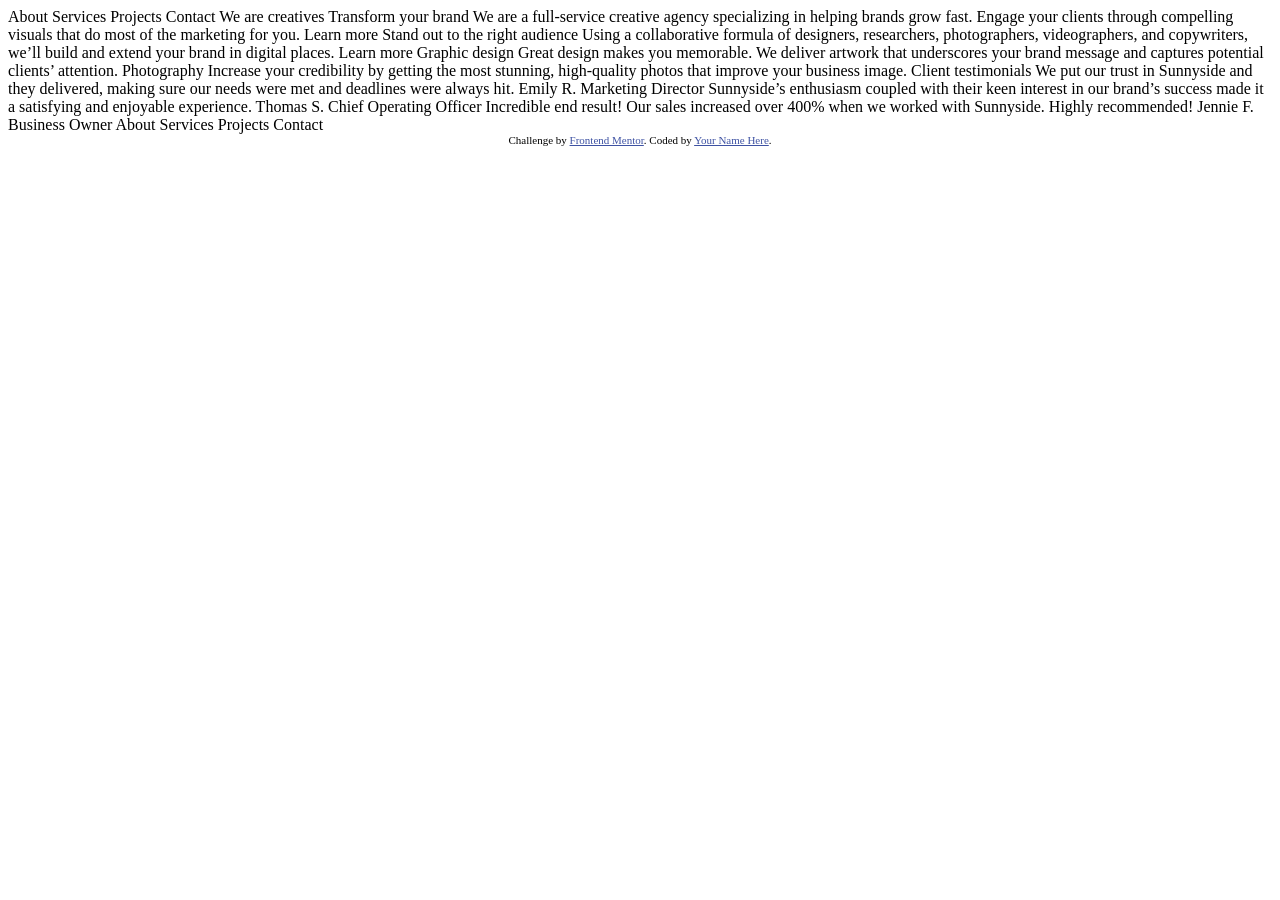
==== index.html @ dd7b191e "initial commit" ====
<!DOCTYPE html>
<html lang="en">
<head>
  <meta charset="UTF-8">
  <meta name="viewport" content="width=device-width, initial-scale=1.0"> <!-- displays site properly based on user's device -->

  <link rel="icon" type="image/png" sizes="32x32" href="./images/favicon-32x32.png">
  
  <title>Frontend Mentor | Sunnyside agency landing page</title>

  <!-- Feel free to remove these styles or customise in your own stylesheet 👍 -->
  <style>
    .attribution { font-size: 11px; text-align: center; }
    .attribution a { color: hsl(228, 45%, 44%); }
  </style>
</head>
<body>
  About
  Services
  Projects
  Contact

  We are creatives

  Transform your brand

  We are a full-service creative agency specializing in helping brands grow fast. 
  Engage your clients through compelling visuals that do most of the marketing for you.

  Learn more

  Stand out to the right audience

  Using a collaborative formula of designers, researchers, photographers, videographers, and copywriters, we’ll build and extend your brand in digital places. 

  Learn more

  Graphic design
  Great design makes you memorable. We deliver artwork that underscores your brand message and captures potential clients’ attention.

  Photography
  Increase your credibility by getting the most stunning, high-quality photos that improve your business image.

  Client testimonials

  We put our trust in Sunnyside and they delivered, making sure our needs were met and deadlines were always hit.
  Emily R.
  Marketing Director

  Sunnyside’s enthusiasm coupled with their keen interest in our brand’s success made it a satisfying and enjoyable experience.
  Thomas S.
  Chief Operating Officer

  Incredible end result! Our sales increased over 400% when we worked with Sunnyside. Highly recommended!
  Jennie F.
  Business Owner

  About
  Services
  Projects
  Contact

  <div class="attribution">
    Challenge by <a href="https://www.frontendmentor.io?ref=challenge" target="_blank">Frontend Mentor</a>. 
    Coded by <a href="#">Your Name Here</a>.
  </div>
</body>
</html>
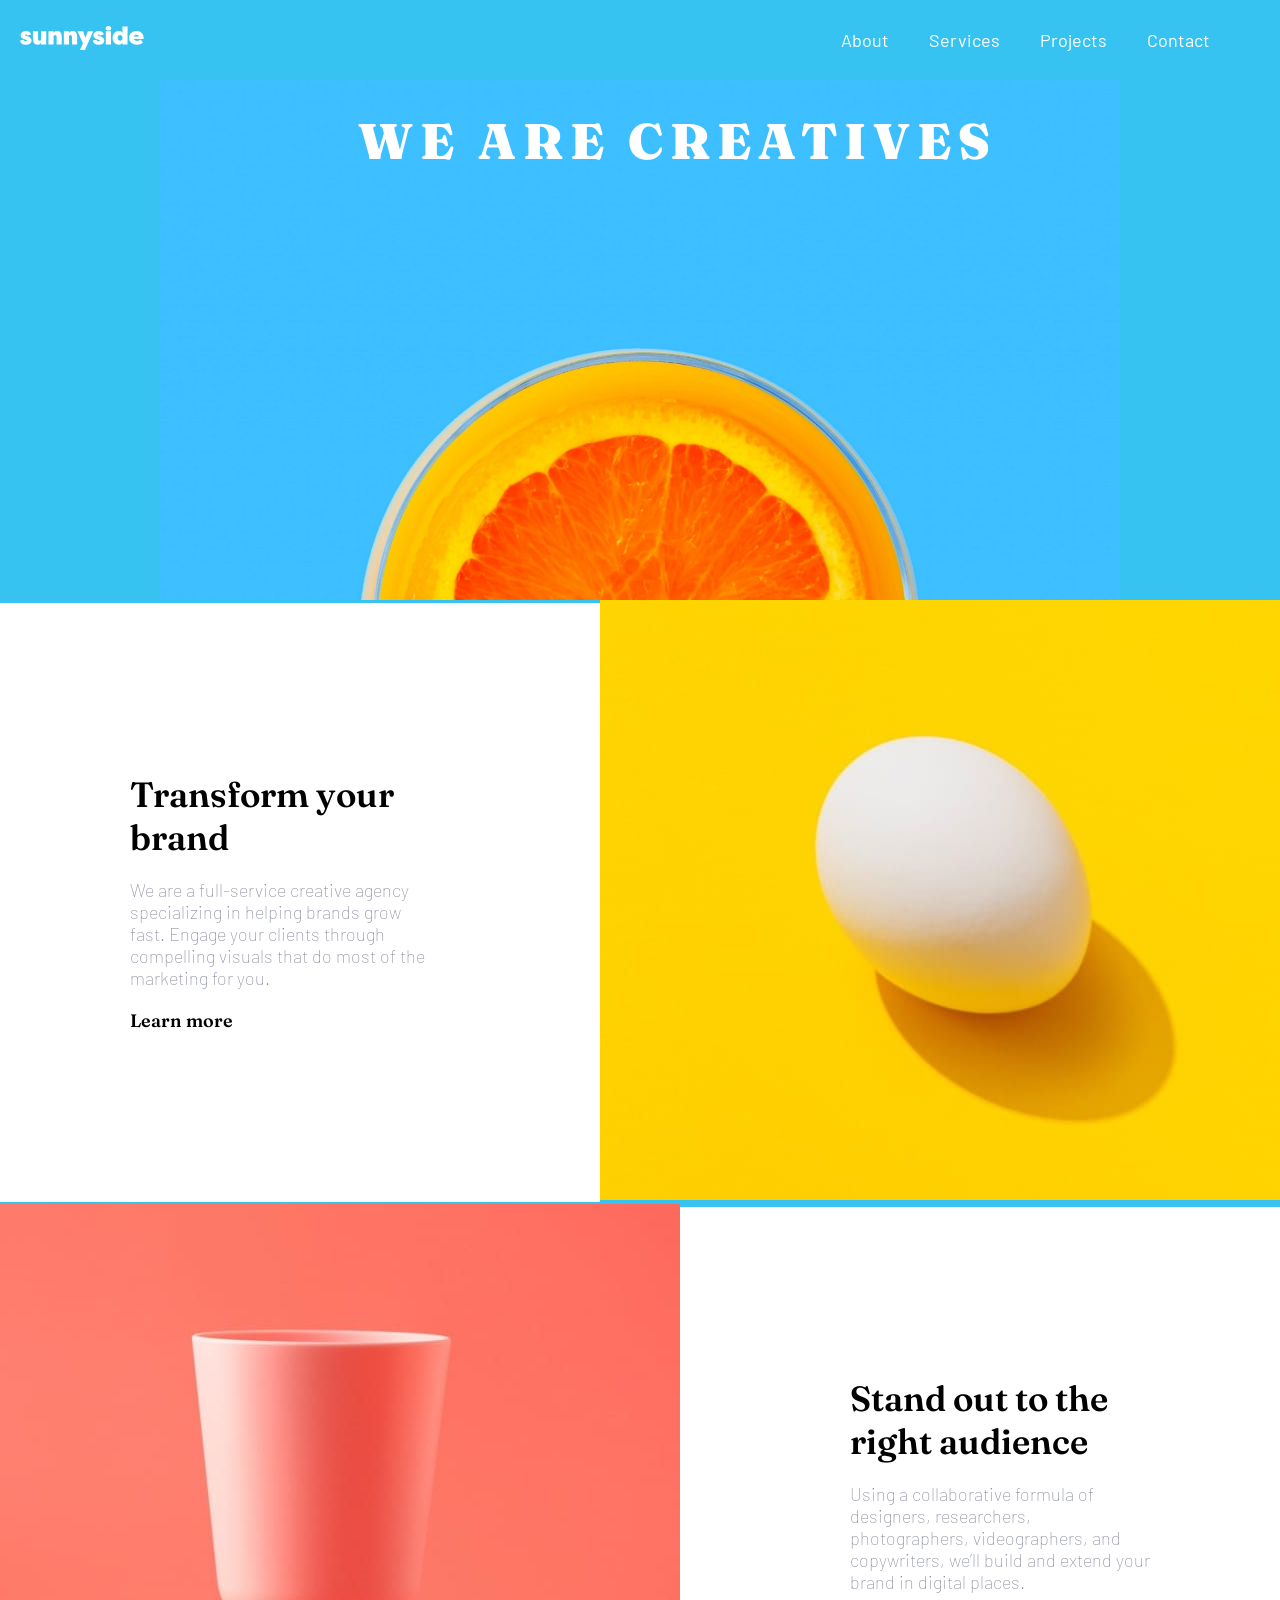
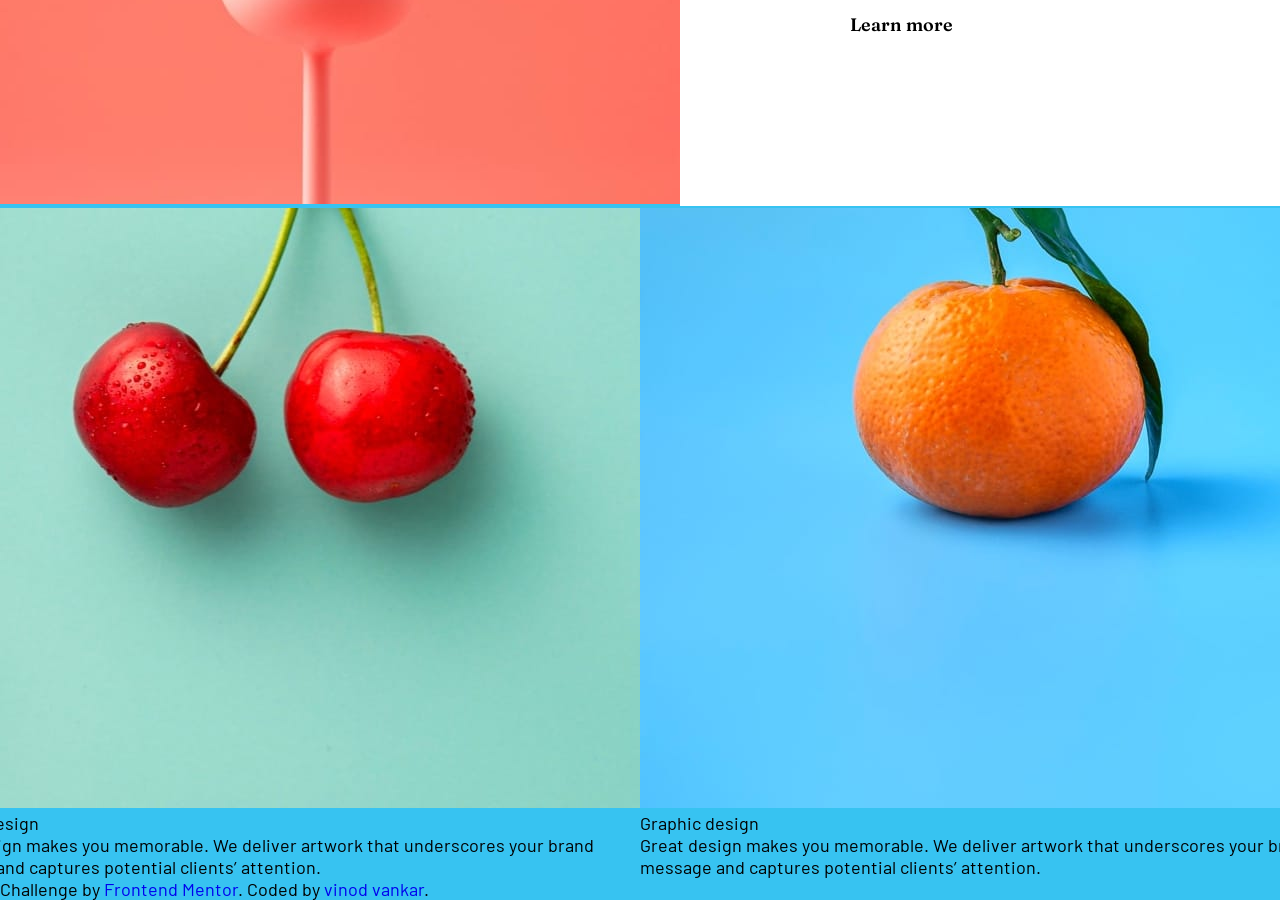
==== commit 27386247: "second commit add css file and made header and home page" ====
--- a/index.html
+++ b/index.html
@@ -5,64 +5,97 @@
   <meta name="viewport" content="width=device-width, initial-scale=1.0"> <!-- displays site properly based on user's device -->
 
   <link rel="icon" type="image/png" sizes="32x32" href="./images/favicon-32x32.png">
+  <!-- <link rel="stylesheet" href="https://cdnjs.cloudflare.com/ajax/libs/font-awesome/5.15.3/css/fontawesome.min.css" integrity="sha512-OdEXQYCOldjqUEsuMKsZRj93Ht23QRlhIb8E/X0sbwZhme8eUw6g8q7AdxGJKakcBbv7+/PX0Gc2btf7Ru8cZA==" crossorigin="anonymous" referrerpolicy="no-referrer" />
+  -->
+  <link rel="stylesheet" href="./css/style.css">
   
   <title>Frontend Mentor | Sunnyside agency landing page</title>
-
-  <!-- Feel free to remove these styles or customise in your own stylesheet 👍 -->
-  <style>
-    .attribution { font-size: 11px; text-align: center; }
-    .attribution a { color: hsl(228, 45%, 44%); }
-  </style>
 </head>
 <body>
-  About
-  Services
-  Projects
-  Contact
+  <seaction class="first_section">
+    <header class="header">
+      <div class="logo"><a href="#"><img src="./images/logo.svg" alt="logo"></a></div>
+      <nav class="navlinks">
+        <ul class="navlink_ul">
+          <li class="navlink"><a href="about">About</a></li>
+          <li class="navlink"><a href="services">Services</a></li>
+          <li class="navlink"><a href="projects">Projects</a></li>
+          <li class="navlink"><a href="contact">Contact</a></li>
+        </ul>
+      </nav>
+    </header>
+    <div class="main_heading">We are creatives</div>
+    <div class="heading_arrow">
+      <!-- <img src="./images/icon-arrow-down.svg" alt="" class="heading_arrow_img"> -->
+    </div>
+    <div class="heading_desktop_img">
+      <img src="./images/desktop/image-header.jpg" alt="">
+    </div>
+  </seaction>
 
-  We are creatives
+  <!-- second second -->
+  <section class="second_section">
+    <div class="img_1_content">
+      <p class="heading">Transform your <br/> brand</p>
+      <p class="content"> We are a full-service creative agency specializing in helping brands grow fast.
+        Engage your clients through compelling visuals that do most of the marketing for you.
+      </p>
+      <p class="learn_more">
+        Learn more
+      </p>
+    </div>
+    <div class="img_1_div">
+      <img src="./images/desktop/image-transform.jpg" alt="">
+    </div>
+  </section>
 
-  Transform your brand
 
-  We are a full-service creative agency specializing in helping brands grow fast. 
-  Engage your clients through compelling visuals that do most of the marketing for you.
+  <!-- Third second -->
+  <section class="second_section">
+    <div class="img_1_div">
+      <img src="./images/desktop/image-stand-out.jpg" alt="">
+    </div>
+    <div class="img_1_content">
+      <p class="heading">  Stand out to the <br/> right audience</p>
+      <p class="content">   Using a collaborative formula of designers, researchers, photographers, videographers, and copywriters, we’ll build and extend your brand in digital places.
+      <p class="learn_more">
+        Learn more
+      </p>
+    </div>
+    
+  </section>
 
-  Learn more
+  <!-- Third second -->
+  <section class="second_section">
+    <div class="img_2_div">
+      <img src="./images/desktop/image-graphic-design.jpg" alt="">
+      <div class="third_div_content">
+        <p class="heading">
+          Graphic design
+        </p>
+        <p class="content">
+          Great design makes you memorable. We deliver artwork that underscores your brand message and captures potential clients’ attention.
+        </p>
+      </div>
+    </div>
+    <div class="img_2_div">
+      <img src="./images/desktop/image-photography.jpg" alt="">
+      <div class="third_div_content_2">
+        <p class="heading">
+          Graphic design
+        </p>
+        <p class="content">
+          Great design makes you memorable. We deliver artwork that underscores your brand message and captures potential clients’ attention.
+        </p>
+      </div>
+    </div>
+  </section>
 
-  Stand out to the right audience
 
-  Using a collaborative formula of designers, researchers, photographers, videographers, and copywriters, we’ll build and extend your brand in digital places. 
-
-  Learn more
-
-  Graphic design
-  Great design makes you memorable. We deliver artwork that underscores your brand message and captures potential clients’ attention.
-
-  Photography
-  Increase your credibility by getting the most stunning, high-quality photos that improve your business image.
-
-  Client testimonials
-
-  We put our trust in Sunnyside and they delivered, making sure our needs were met and deadlines were always hit.
-  Emily R.
-  Marketing Director
-
-  Sunnyside’s enthusiasm coupled with their keen interest in our brand’s success made it a satisfying and enjoyable experience.
-  Thomas S.
-  Chief Operating Officer
-
-  Incredible end result! Our sales increased over 400% when we worked with Sunnyside. Highly recommended!
-  Jennie F.
-  Business Owner
-
-  About
-  Services
-  Projects
-  Contact
 
   <div class="attribution">
     Challenge by <a href="https://www.frontendmentor.io?ref=challenge" target="_blank">Frontend Mentor</a>. 
-    Coded by <a href="#">Your Name Here</a>.
+    Coded by <a href="#">vinod vankar</a>.
   </div>
 </body>
 </html>
--- a/css/style.css
+++ b/css/style.css
@@ -0,0 +1,151 @@
+@import url("https://fonts.googleapis.com/css2?family=Barlow:ital,wght@1,600&family=Fraunces:ital,wght@0,900;1,700&display=swap");
+
+:root {
+  --soft-red: hsl(7, 99%, 70%);
+  --yellow: hsl(51, 100%, 49%);
+  --Dark_desaturated_cyan: hsl(167, 40%, 24%);
+  --Dark_moderate_cyan_footer: hsl(168, 34%, 41%);
+  --Dark_blue: hsl(198, 62%, 26%);
+  --blue: #37c3f1;
+  --very_dark_desatureated_blue: hsl(212, 27%, 19%);
+  --very_dark_grayish_blue: hsl(213, 9%, 39%);
+  --Dark_grayish_blue: hsl(232, 10%, 55%);
+  --grayish_blue: hsl(210, 4%, 67%);
+  --white: #fff;
+  --barlow_font_family: "Barlow", sans-serif;
+  --franuces_font_family: "Fraunces", serif;
+}
+*,
+*::before,
+*::after {
+  margin: 0;
+  padding: 0;
+  box-sizing: border-box;
+}
+body {
+  font-size: 18px;
+  background-color: var(--blue);
+  font-family: var(--barlow_font_family);
+  /* min-height: 100vh; */
+}
+/* global styles */
+ul {
+  list-style-type: none;
+}
+a {
+  text-decoration: none;
+}
+img {
+  min-width: 100%;
+  height: auto;
+}
+section {
+  margin: 0;
+}
+/* header */
+.header {
+  display: flex;
+  align-items: center;
+  justify-content: space-between;
+  min-height: 5rem;
+  position: relative;
+}
+.header .logo {
+  margin-left: 20px;
+}
+.navlinks {
+  margin-right: 50px;
+}
+.navlink_ul {
+  display: flex;
+  align-items: center;
+  list-style: none;
+}
+/* .navlink_ul .navlink {
+  margin: 0 10px;
+} */
+.navlink:hover a {
+  background-color: var(--white);
+  color: var(--very_dark_desatureated_blue);
+  border-radius: 15px;
+  padding: 10px 20px;
+}
+.navlink a {
+  color: var(--white);
+  padding: 10px 20px;
+  transition: 0.2s all ease-in-out;
+}
+/* home page */
+.main_heading {
+  position: absolute;
+  font-family: "Fraunces";
+  letter-spacing: 7px;
+  font-weight: 900;
+  font-size: 50px;
+  color: white;
+  margin-top: 20px;
+  margin-bottom: 10px;
+  padding-top: 10px;
+  z-index: 2;
+  left: 28%;
+  text-transform: uppercase;
+}
+.heading_arrow {
+  width: 100%;
+}
+.heading_arrow img {
+  position: absolute;
+  z-index: 2;
+  top: 45%;
+  width: 40px;
+  height: 40px;
+}
+.heading_desktop_img {
+  width: 75%;
+  margin: 0 auto;
+  position: relative;
+  margin-bottom: -4px;
+}
+.heading_desktop_img img {
+  width: 100%;
+  height: calc(600px - 5rem);
+  object-fit: cover;
+}
+
+/* second section */
+
+.second_section {
+  display: flex;
+  align-items: center;
+  justify-content: center;
+}
+.img_1_content {
+  width: 100%;
+  background-color: var(--white);
+  display: flex;
+  align-items: center;
+  justify-content: center;
+  flex-direction: column;
+  padding: 170px;
+}
+.img_1_content .heading {
+  width: 300px;
+  font-family: var(--franuces_font_family);
+  font-weight: 600;
+  font-size: 35px;
+}
+.img_1_content .content {
+  font-family: var(--barlow_font_family);
+  width: 300px;
+  color: var(--Dark_grayish_blue);
+  font-weight: 100;
+  font-size: 18px;
+  margin-top: 20px;
+}
+.learn_more {
+  margin-top: 20px;
+  width: 300px;
+  font-family: var(--franuces_font_family);
+  font-weight: 600;
+  font-size: 18px;
+}
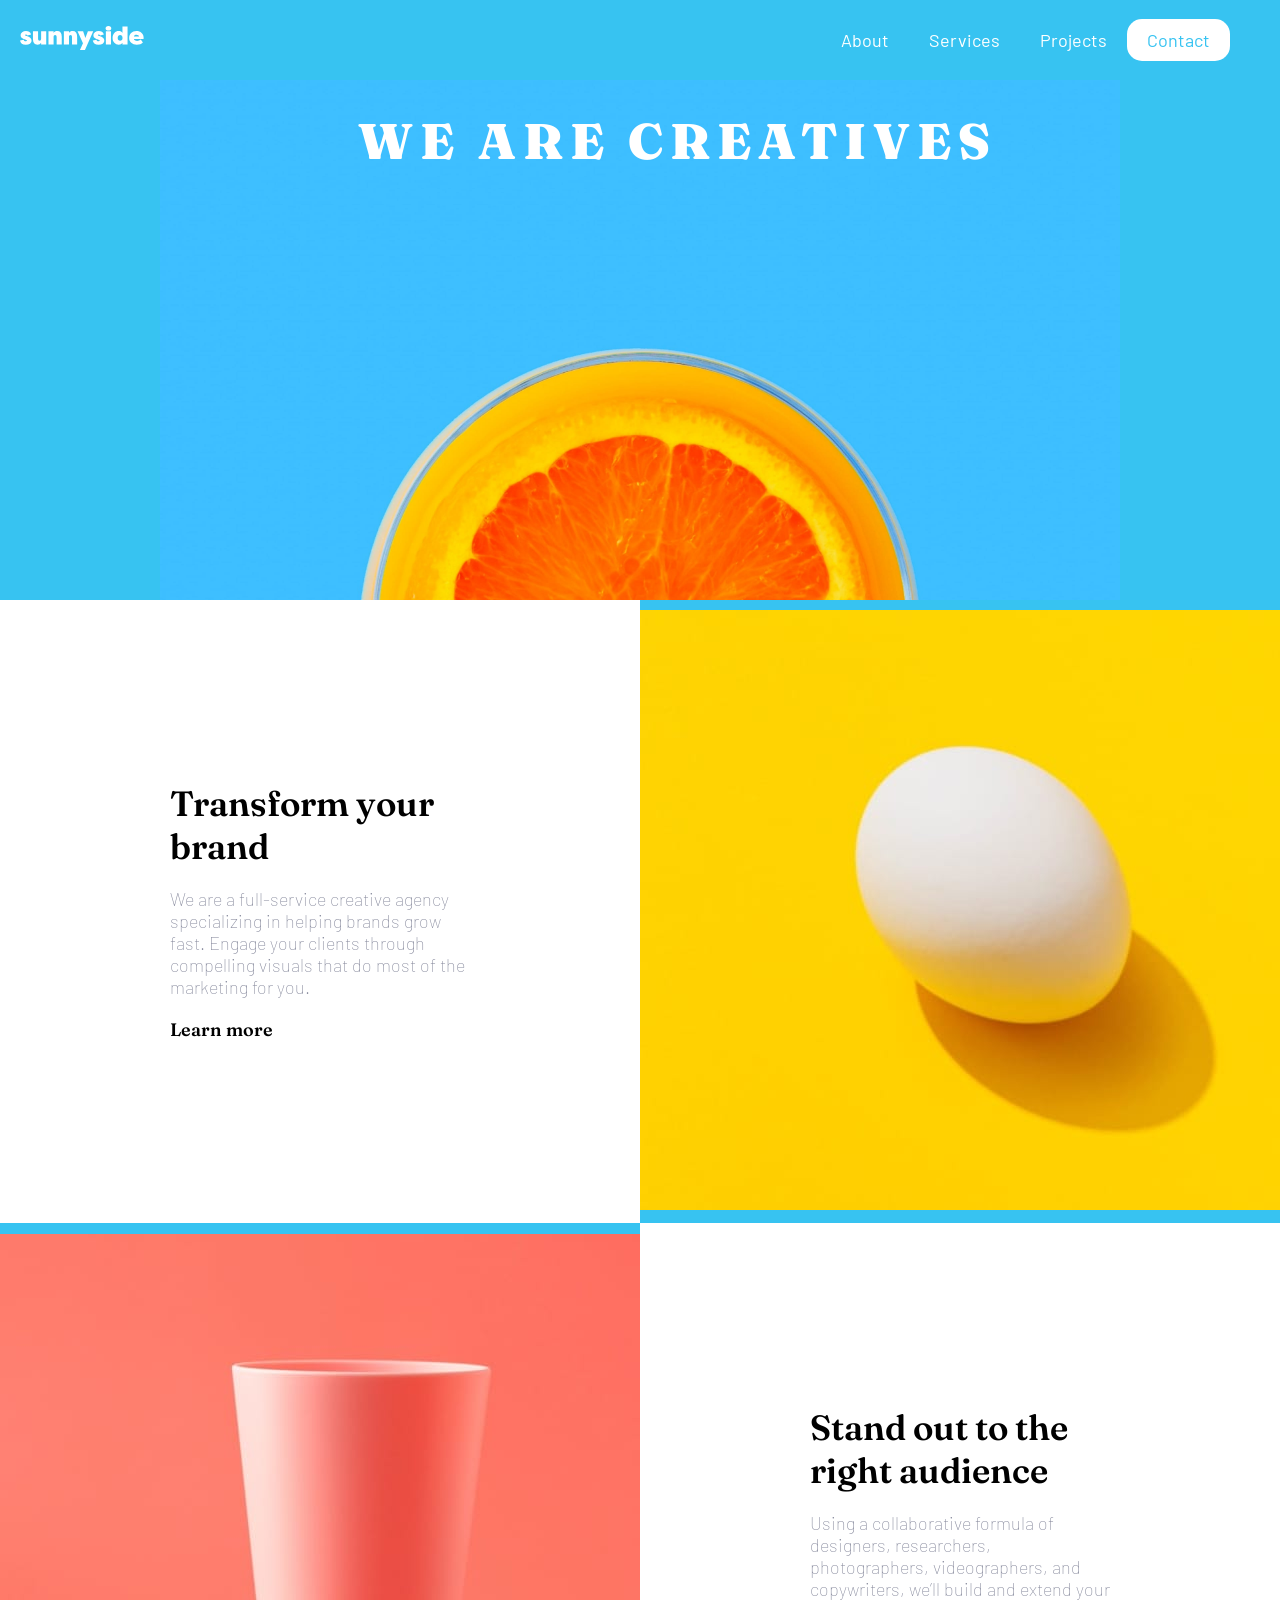
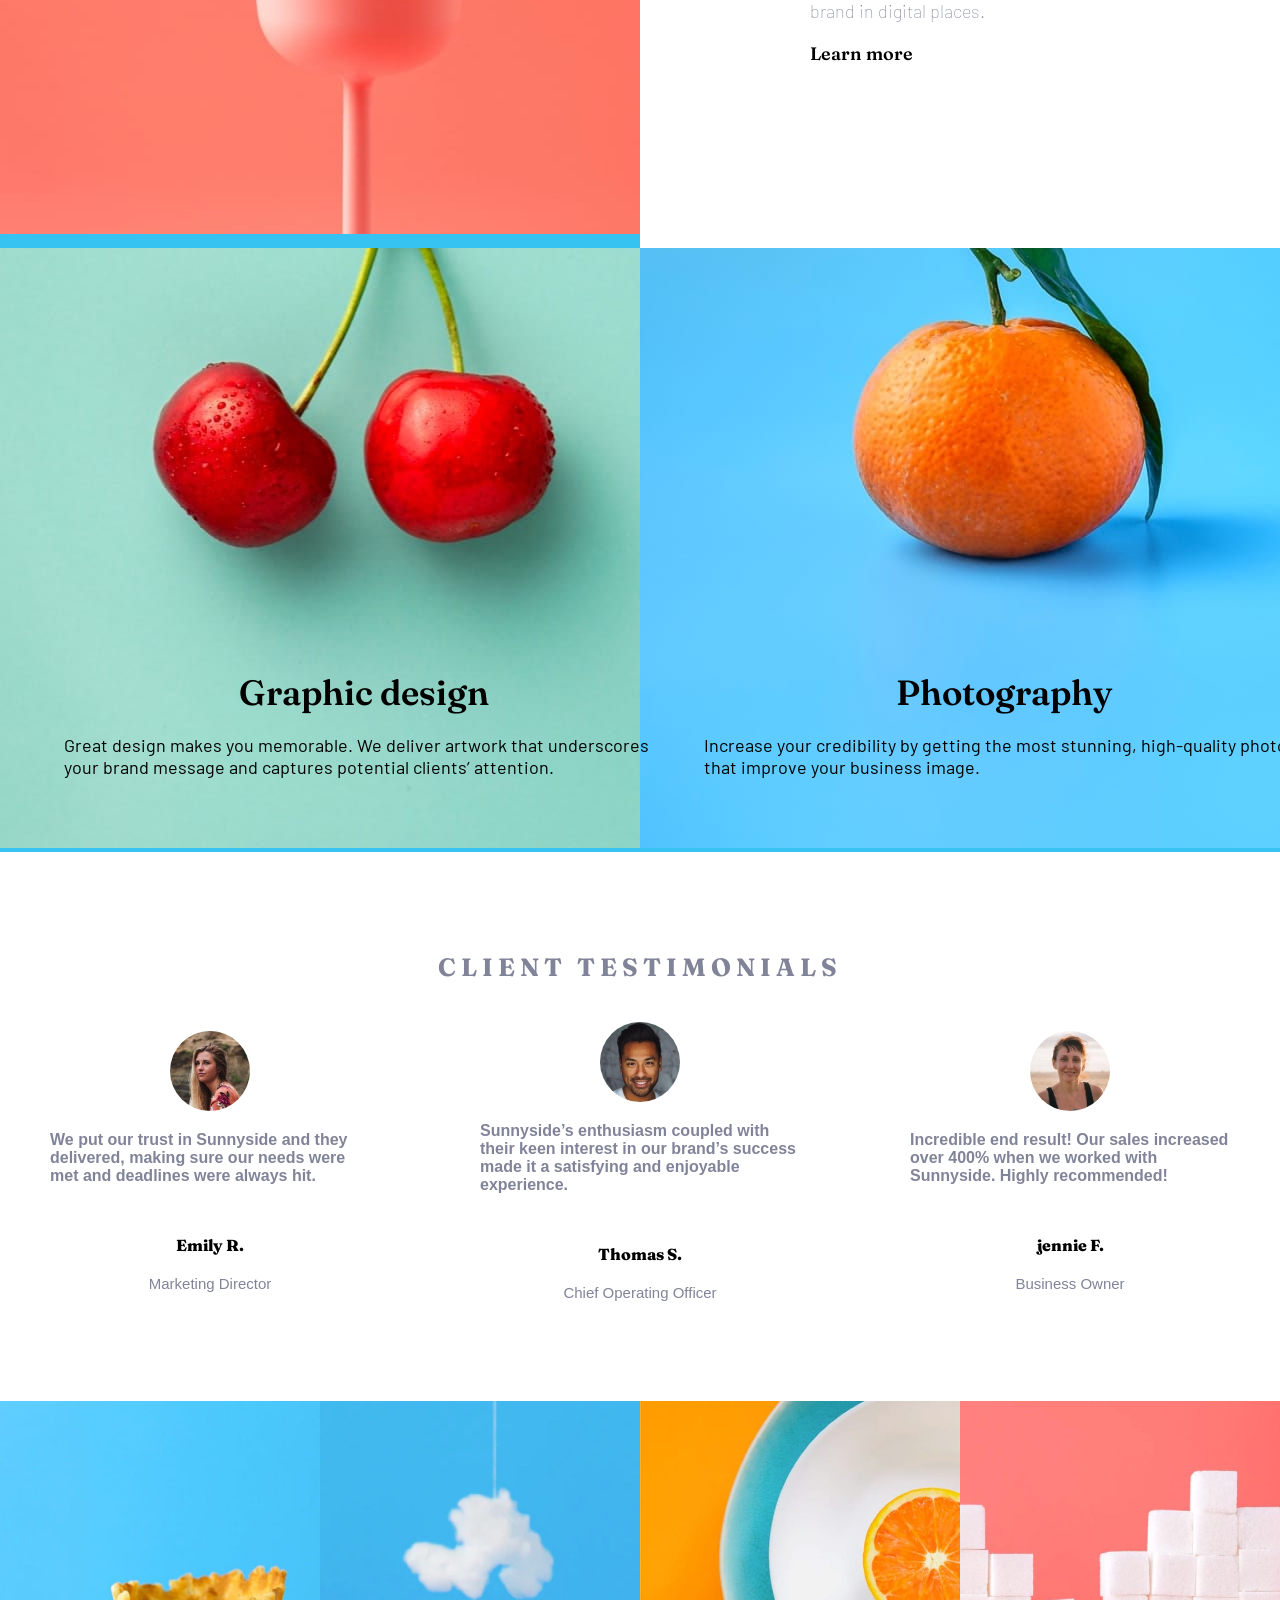
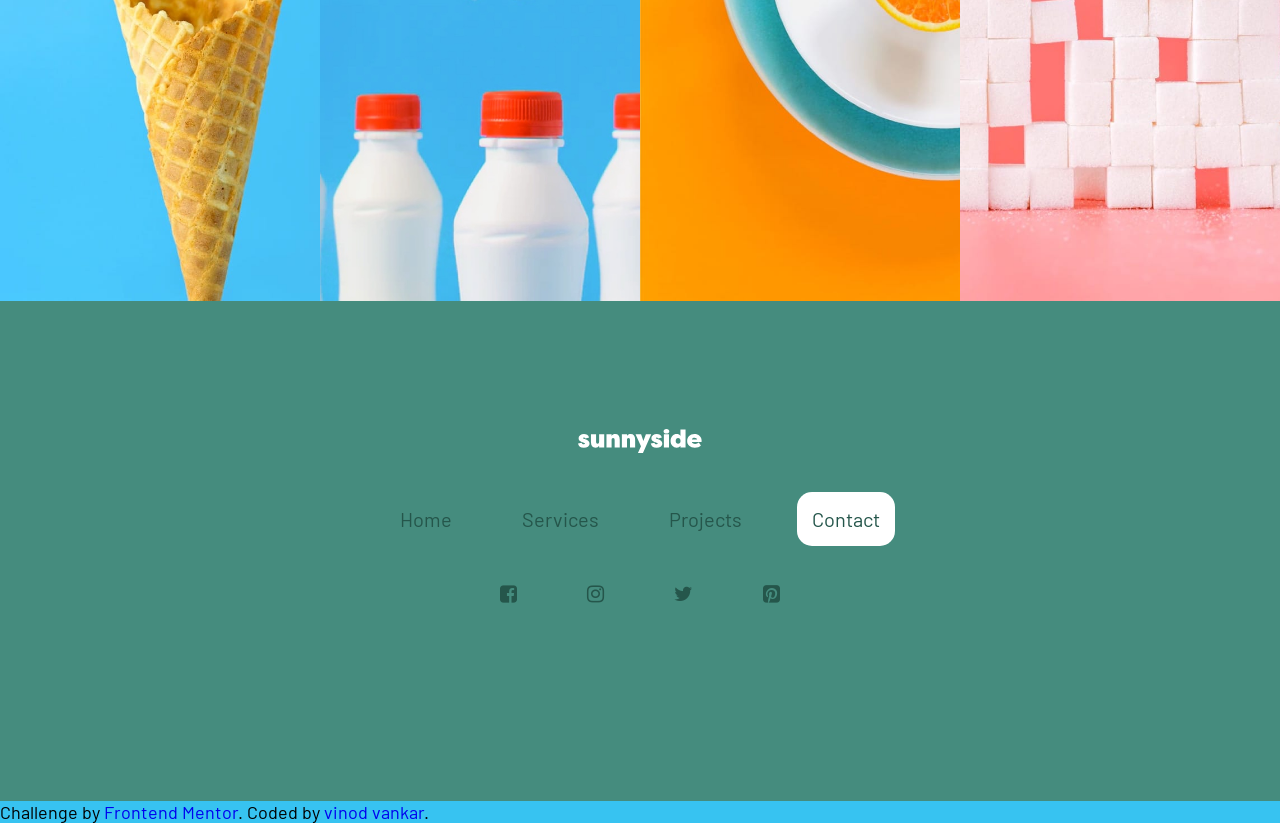
==== commit b4611f7d: "Comeplted: Desktop site" ====
--- a/index.html
+++ b/index.html
@@ -5,8 +5,7 @@
   <meta name="viewport" content="width=device-width, initial-scale=1.0"> <!-- displays site properly based on user's device -->
 
   <link rel="icon" type="image/png" sizes="32x32" href="./images/favicon-32x32.png">
-  <!-- <link rel="stylesheet" href="https://cdnjs.cloudflare.com/ajax/libs/font-awesome/5.15.3/css/fontawesome.min.css" integrity="sha512-OdEXQYCOldjqUEsuMKsZRj93Ht23QRlhIb8E/X0sbwZhme8eUw6g8q7AdxGJKakcBbv7+/PX0Gc2btf7Ru8cZA==" crossorigin="anonymous" referrerpolicy="no-referrer" />
-  -->
+  <link rel="stylesheet" href="https://cdnjs.cloudflare.com/ajax/libs/font-awesome/4.7.0/css/font-awesome.min.css" integrity="sha512-SfTiTlX6kk+qitfevl/7LibUOeJWlt9rbyDn92a1DqWOw9vWG2MFoays0sgObmWazO5BQPiFucnnEAjpAB+/Sw==" crossorigin="anonymous" referrerpolicy="no-referrer" />
   <link rel="stylesheet" href="./css/style.css">
   
   <title>Frontend Mentor | Sunnyside agency landing page</title>
@@ -20,7 +19,7 @@
           <li class="navlink"><a href="about">About</a></li>
           <li class="navlink"><a href="services">Services</a></li>
           <li class="navlink"><a href="projects">Projects</a></li>
-          <li class="navlink"><a href="contact">Contact</a></li>
+          <li class="navlink active"><a href="contact">Contact</a></li>
         </ul>
       </nav>
     </header>
@@ -66,7 +65,7 @@
   </section>
 
   <!-- Third second -->
-  <section class="second_section">
+  <section class="second_section sec_3">
     <div class="img_2_div">
       <img src="./images/desktop/image-graphic-design.jpg" alt="">
       <div class="third_div_content">
@@ -82,20 +81,83 @@
       <img src="./images/desktop/image-photography.jpg" alt="">
       <div class="third_div_content_2">
         <p class="heading">
-          Graphic design
+          Photography
         </p>
         <p class="content">
-          Great design makes you memorable. We deliver artwork that underscores your brand message and captures potential clients’ attention.
+          Increase your credibility by getting the most stunning, high-quality photos that improve your business image.
         </p>
       </div>
     </div>
   </section>
 
+  <section class="testimonial_section">
 
+    <h2 class="heading">Client testimonials</h2>
+
+    <div class="testimonials_container">
+      <div class="testimonial">
+        <img src="./images/image-emily.jpg" alt="emily image">
+        <p class="testimonial_content">
+          We put our trust in Sunnyside and they delivered, making sure our needs were met and deadlines were always hit.
+        </p>
+        <p class="testimonial_name">Emily R.</p>
+        <p class="testimonial_position">Marketing Director</p>
+      </div>
+
+      <div class="testimonial">
+        <img src="./images/image-thomas.jpg" alt="Thomas image">
+        <p class="testimonial_content">
+          Sunnyside’s enthusiasm coupled with their keen interest in our brand’s success made it a satisfying and enjoyable experience.
+        </p>
+        <p class="testimonial_name">Thomas S.</p>
+        <p class="testimonial_position">Chief Operating Officer</p>
+      </div>
+
+      <div class="testimonial">
+        <img src="./images/image-jennie.jpg" alt="jennie image">
+        <p class="testimonial_content">
+          Incredible end result! Our sales increased over 400% when we worked with Sunnyside. Highly recommended!
+        </p>
+        <p class="testimonial_name">jennie F.</p>
+        <p class="testimonial_position">Business Owner</p>
+      </div>
+    </div>
+  </section>
+
+  <section class="footer_section">
+    <div class="footer_images">
+     <img src="./images/desktop/image-gallery-cone.jpg" alt="gallery">
+     <img src="./images/desktop/image-gallery-milkbottles.jpg" alt="gallery">
+     <img src="./images/desktop/image-gallery-orange.jpg" alt="gallery">
+     <img src="./images/desktop/image-gallery-sugarcubes.jpg" alt="gallery">
+    </div>
+  </section>
+
+  <footer class="footer">
+    <div class="footer_container">
+      <div class="logo"><img src="./images/logo.svg"  alt="image"></div>
+      <ul class="footer_navlinks">
+        <li class="footer_navlink"><a href="home">Home</a></li>
+        <li class="footer_navlink"><a href="services">Services</a></li>
+        <li class="footer_navlink"><a href="projects">Projects</a></li>
+        <li class="footer_navlink active"><a href="projects">Contact</a></li>
+      </ul>
+      <ul class="footer_social_links">
+        <li class="footer_social_link"><a href="#"><i class="fa fa-facebook-square" aria-hidden="true"></i>
+        </a></li>
+        <li class="footer_social_link"><a href="#"><i class="fa fa-instagram" aria-hidden="true"></i>
+        </a></li>
+        <li class="footer_social_link"><a href="#"><i class="fa fa-twitter" aria-hidden="true"></i>
+        </a></li>
+        <li class="footer_social_link"><a href="#"><i class="fa fa-pinterest-square" aria-hidden="true"></i>
+        </a></li>
+      </ul>
+    </div>
+  </footer>
 
   <div class="attribution">
     Challenge by <a href="https://www.frontendmentor.io?ref=challenge" target="_blank">Frontend Mentor</a>. 
-    Coded by <a href="#">vinod vankar</a>.
+    Coded by <a href="https://github.com/vinodvankar/frontend_challenge" target="_blank">vinod vankar</a>.
   </div>
 </body>
 </html>
--- a/css/style.css
+++ b/css/style.css
@@ -40,7 +40,9 @@
   height: auto;
 }
 section {
+  max-width: 100vw;
   margin: 0;
+  overflow: hidden;
 }
 /* header */
 .header {
@@ -60,6 +62,9 @@
   display: flex;
   align-items: center;
   list-style: none;
+}
+section > div {
+  min-width: 50%;
 }
 /* .navlink_ul .navlink {
   margin: 0 10px;
@@ -74,6 +79,12 @@
   color: var(--white);
   padding: 10px 20px;
   transition: 0.2s all ease-in-out;
+}
+.active a {
+  background-color: var(--white);
+  color: var(--blue);
+  border-radius: 15px;
+  padding: 10px 20px;
 }
 /* home page */
 .main_heading {
@@ -126,7 +137,10 @@
   align-items: center;
   justify-content: center;
   flex-direction: column;
-  padding: 170px;
+  padding: 182px 0;
+}
+.img_1_content:nth-child(2) {
+  padding: 183px 0;
 }
 .img_1_content .heading {
   width: 300px;
@@ -149,3 +163,131 @@
   font-weight: 600;
   font-size: 18px;
 }
+
+/* third div */
+.sec_3 {
+  position: relative;
+}
+.third_div_content {
+  position: absolute;
+  top: 70%;
+  left: 5%;
+  width: 600px;
+}
+.third_div_content_2 {
+  position: absolute;
+  width: 600px;
+  left: 55%;
+  top: 70%;
+}
+.third_div_content .heading,
+.third_div_content_2 .heading {
+  font-family: var(--franuces_font_family);
+  font-weight: 600;
+  font-size: 35px;
+  text-align: center;
+  margin-bottom: 20px;
+}
+
+/* testimonial section */
+.testimonial_section {
+  background-color: var(--white);
+  padding: 100px 0;
+}
+.testimonial_section .heading {
+  font-family: var(--franuces_font_family);
+  font-weight: 700;
+  font-size: 25px;
+  text-align: center;
+  color: var(--Dark_grayish_blue);
+  text-transform: uppercase;
+  letter-spacing: 5px;
+  margin-bottom: 40px;
+}
+.testimonials_container {
+  display: grid;
+  grid-template-columns: repeat(3, 1fr);
+  gap: 10px;
+}
+.testimonial {
+  display: flex;
+  align-items: center;
+  justify-content: center;
+  flex-direction: column;
+  margin: 0 50px;
+}
+.testimonial img {
+  border-radius: 50%;
+  min-width: 80px;
+  height: 80px;
+  margin-bottom: 20px;
+}
+.testimonial_content {
+  font-family: var(--barlow_font_family);
+  font-size: 16px;
+  color: var(--Dark_grayish_blue);
+  font-weight: 600;
+  margin-bottom: 50px;
+}
+.testimonial_name {
+  font-family: var(--franuces_font_family);
+  font-weight: 800;
+  font-size: 16px;
+  margin-bottom: 20px;
+}
+.testimonial_position {
+  font-family: var(--barlow_font_family);
+  font-weight: 200;
+  font-size: 15px;
+  color: var(--Dark_grayish_blue);
+}
+
+/* footer section */
+
+.footer_images {
+  display: grid;
+  grid-template-columns: repeat(4, 1fr);
+}
+.footer_images img {
+  display: block;
+  object-fit: cover;
+  height: 500px;
+}
+.footer {
+  min-height: 500px;
+  background-color: var(--Dark_moderate_cyan_footer);
+}
+.footer_container {
+  display: flex;
+  align-items: center;
+  justify-content: center;
+  flex-direction: column;
+  position: relative;
+}
+.footer_container .logo {
+  margin-top: 10%;
+}
+/* .logo img {
+  color: var(--Dark_desaturated_cyan);
+} */
+.footer_navlinks,
+.footer_social_links {
+  display: flex;
+  align-items: center;
+  justify-content: center;
+  margin-top: 50px;
+}
+.footer_navlink a,
+.footer_social_link a {
+  font-size: 20px;
+  margin: 0 20px;
+  color: var(--Dark_desaturated_cyan);
+  padding: 15px;
+}
+
+.footer_social_link:hover a {
+  background-color: var(--Dark_desaturated_cyan);
+  color: var(--white);
+  padding: 15px;
+  border-radius: 50%;
+}
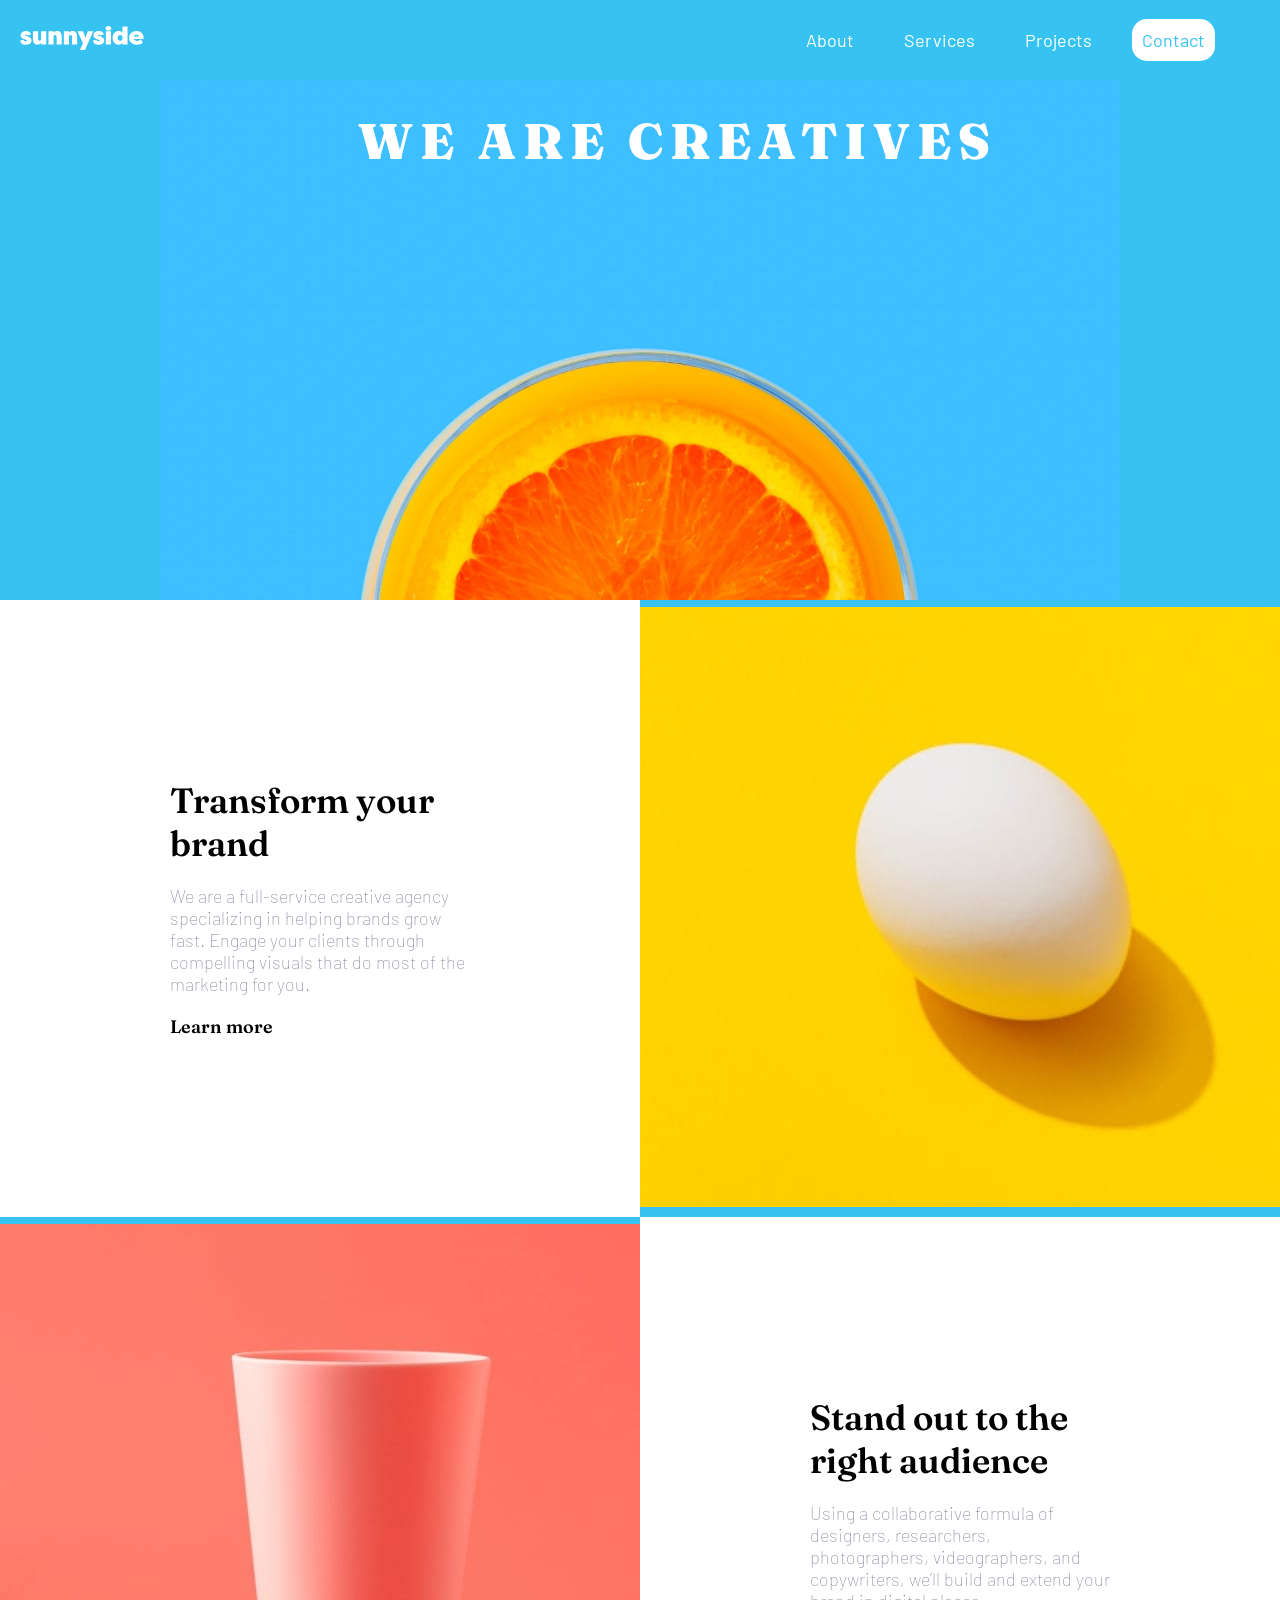
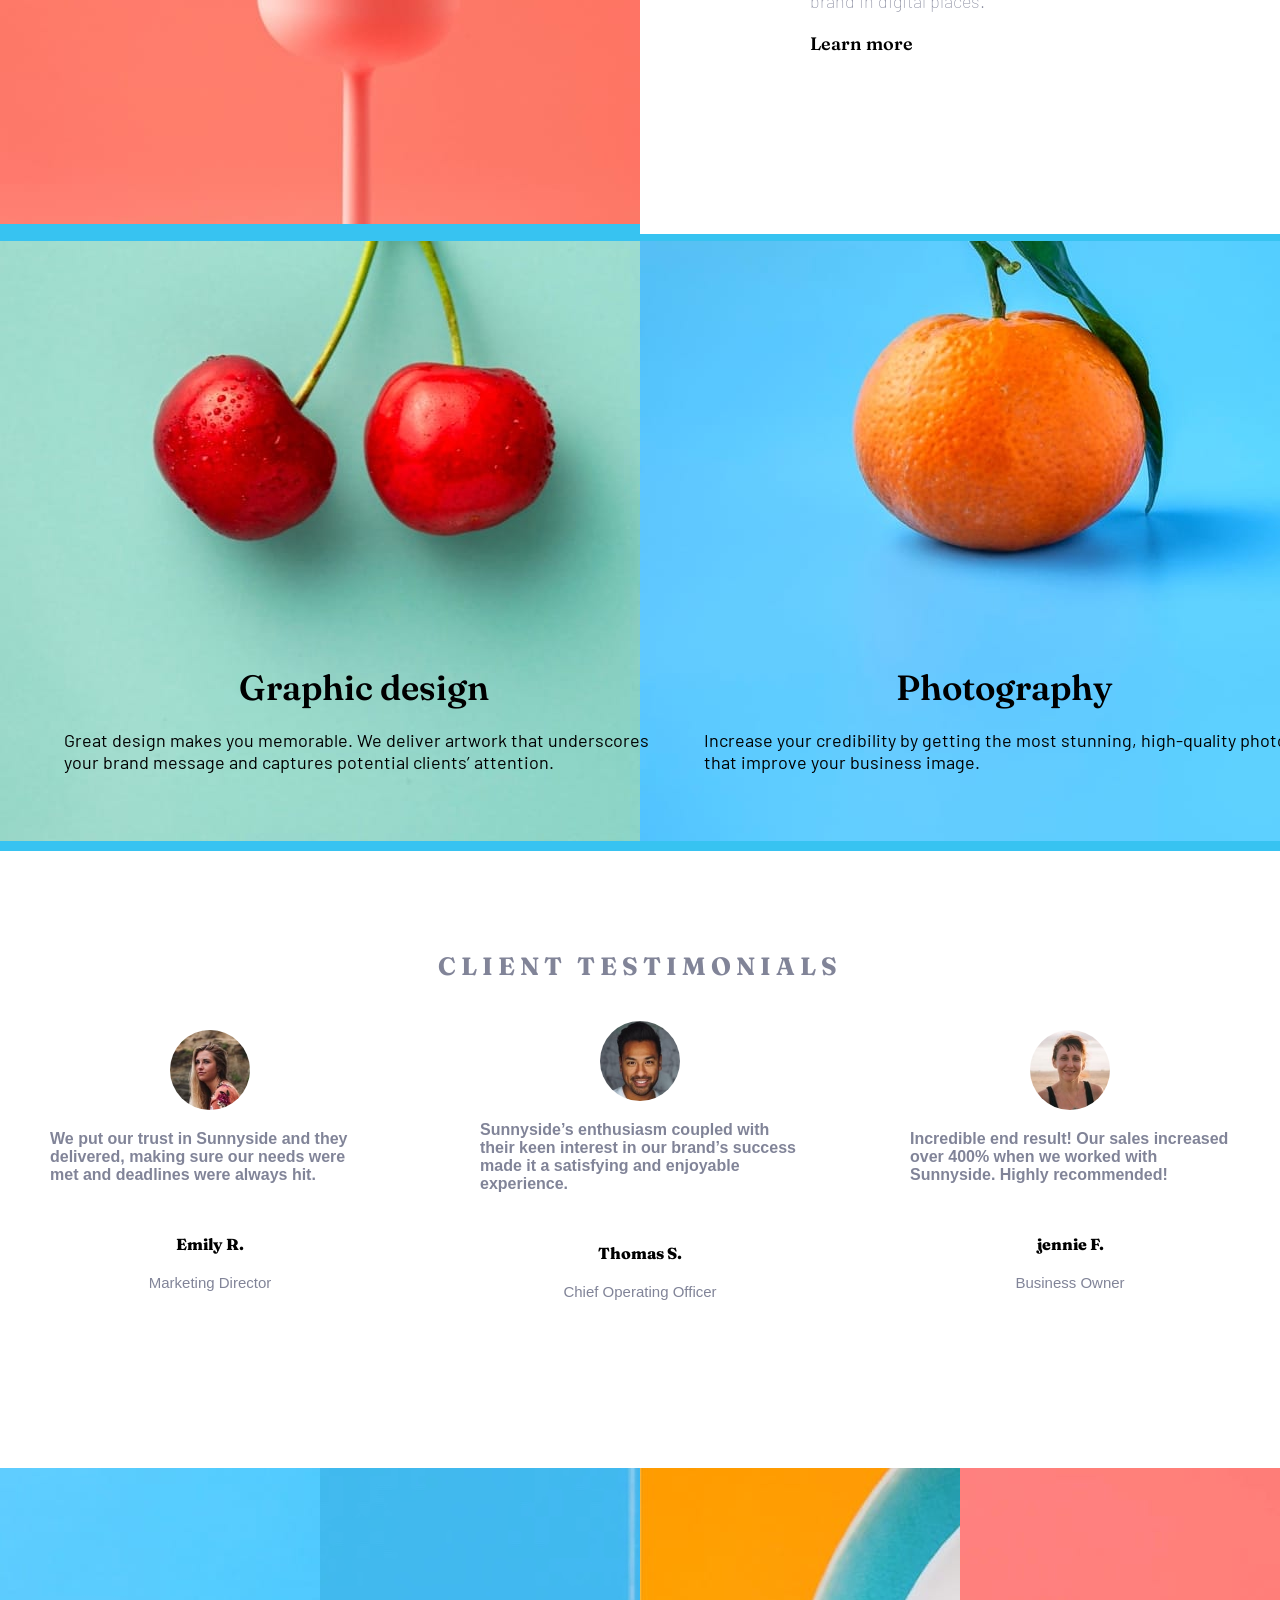
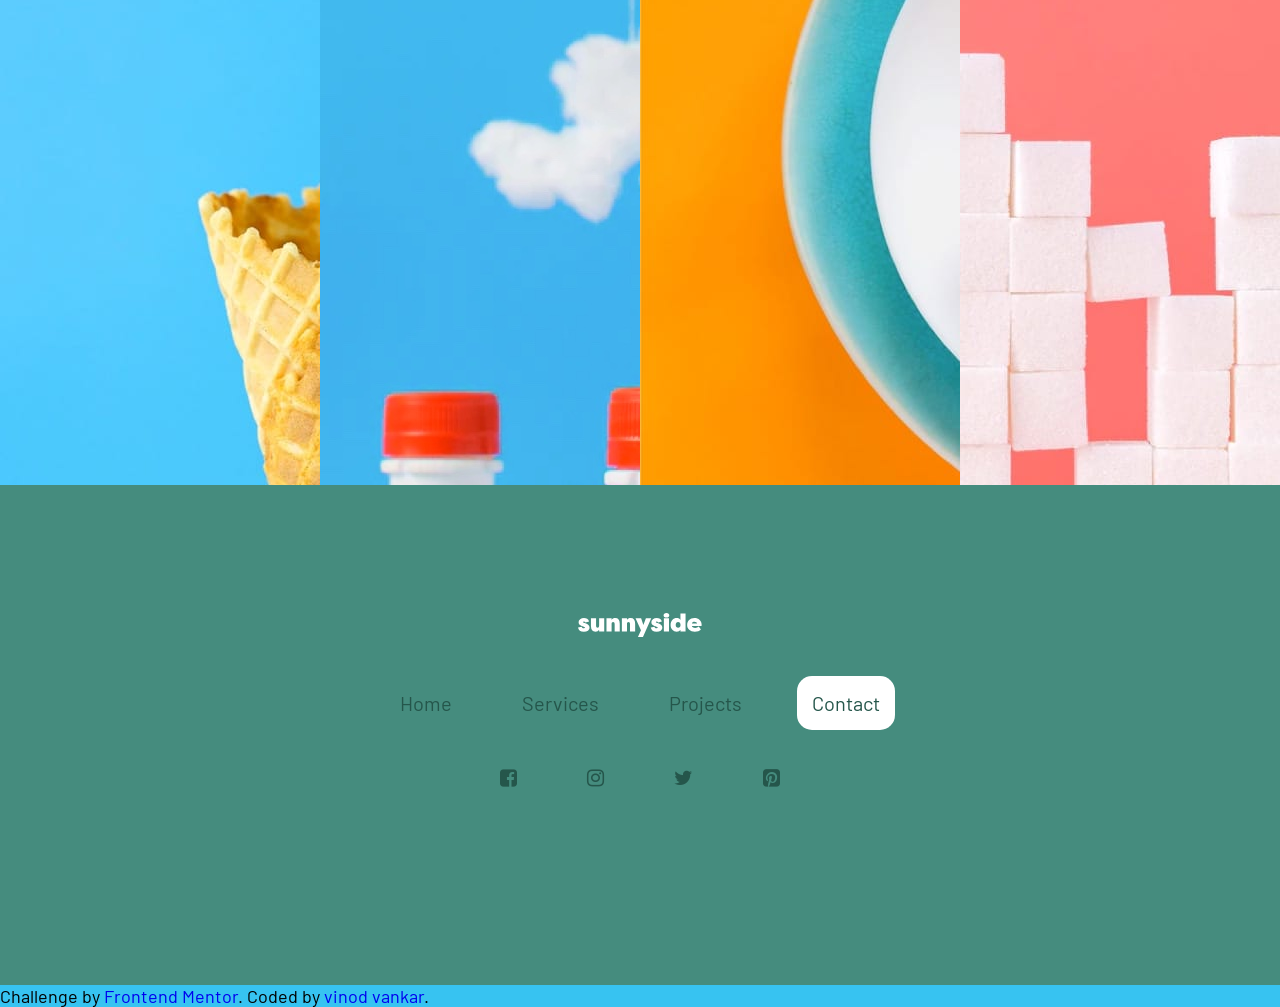
==== commit 656e3a5f: "completed mobile version and Added working toggle menu" ====
--- a/index.html
+++ b/index.html
@@ -2,7 +2,7 @@
 <html lang="en">
 <head>
   <meta charset="UTF-8">
-  <meta name="viewport" content="width=device-width, initial-scale=1.0"> <!-- displays site properly based on user's device -->
+  <meta name="viewport" content="width=device-width, initial-scale=1.0">
 
   <link rel="icon" type="image/png" sizes="32x32" href="./images/favicon-32x32.png">
   <link rel="stylesheet" href="https://cdnjs.cloudflare.com/ajax/libs/font-awesome/4.7.0/css/font-awesome.min.css" integrity="sha512-SfTiTlX6kk+qitfevl/7LibUOeJWlt9rbyDn92a1DqWOw9vWG2MFoays0sgObmWazO5BQPiFucnnEAjpAB+/Sw==" crossorigin="anonymous" referrerpolicy="no-referrer" />
@@ -21,7 +21,9 @@
           <li class="navlink"><a href="projects">Projects</a></li>
           <li class="navlink active"><a href="contact">Contact</a></li>
         </ul>
+        </div>
       </nav>
+      <div class="hamburger"><i class="fa fa-bars" aria-hidden="true"></i>
     </header>
     <div class="main_heading">We are creatives</div>
     <div class="heading_arrow">
@@ -50,7 +52,7 @@
 
 
   <!-- Third second -->
-  <section class="second_section">
+  <section class="second_section section_3">
     <div class="img_1_div">
       <img src="./images/desktop/image-stand-out.jpg" alt="">
     </div>
@@ -159,5 +161,6 @@
     Challenge by <a href="https://www.frontendmentor.io?ref=challenge" target="_blank">Frontend Mentor</a>. 
     Coded by <a href="https://github.com/vinodvankar/frontend_challenge" target="_blank">vinod vankar</a>.
   </div>
+  <script src="./js/script.js"></script>
 </body>
 </html>
--- a/css/style.css
+++ b/css/style.css
@@ -63,6 +63,9 @@
   align-items: center;
   list-style: none;
 }
+section {
+  height: 617px;
+}
 section > div {
   min-width: 50%;
 }
@@ -73,18 +76,19 @@
   background-color: var(--white);
   color: var(--very_dark_desatureated_blue);
   border-radius: 15px;
-  padding: 10px 20px;
+  padding: 10px 10px;
 }
 .navlink a {
   color: var(--white);
-  padding: 10px 20px;
+  padding: 10px 10px;
+  margin: 0 15px;
   transition: 0.2s all ease-in-out;
 }
 .active a {
   background-color: var(--white);
   color: var(--blue);
   border-radius: 15px;
-  padding: 10px 20px;
+  padding: 10px 10px;
 }
 /* home page */
 .main_heading {
@@ -251,7 +255,7 @@
 .footer_images img {
   display: block;
   object-fit: cover;
-  height: 500px;
+  height: 100%;
 }
 .footer {
   min-height: 500px;
@@ -291,3 +295,117 @@
   padding: 15px;
   border-radius: 50%;
 }
+/* hamburder menu*/
+.hamburger {
+  display: none;
+  padding: 20px;
+  font-size: 30px;
+  color: var(--white);
+  cursor: pointer;
+}
+@media screen and (max-width: 768px) {
+  section {
+    height: unset;
+  }
+  section > div {
+    width: 100%;
+  }
+
+  .hamburger {
+    display: block;
+  }
+  .navlinks {
+    position: absolute;
+    top: 20px;
+    background-color: var(--white);
+  }
+  .heading_desktop_img {
+    background-image: url("../images/mobile/image-header.jpg");
+  }
+  .second_section {
+    flex-direction: column-reverse;
+  }
+  .second_section .img_1_content {
+    padding: 60px 0;
+    z-index: 1;
+  }
+  .second_section .img_1_div {
+    z-index: 1;
+    background-image: url("../images/mobile/image-transform.jpg");
+    background-size: cover;
+    width: 100%;
+  }
+  .second_section:nth-child(2) {
+    flex-direction: column;
+  }
+  .section_3 .img_1_div {
+    background-image: url("../images/mobile/image-stand-out.jpg");
+    background-size: cover;
+    width: 100%;
+  }
+  .sec_3 .third_div_content {
+    top: 82%;
+    left: 17%;
+    width: 500px;
+  }
+  .sec_3 .third_div_content_2 {
+    width: 500px;
+    left: 22%;
+    top: 35%;
+  }
+  .sec_3 .img_2_div img {
+    background-size: cover;
+    max-width: 767px;
+  }
+  .testimonials_container {
+    grid-template-columns: 1fr;
+  }
+  .testimonial {
+    margin: 0 auto;
+    width: 350px;
+    padding: 30px 0;
+  }
+  .footer_images {
+    grid-template-columns: repeat(2, 1fr);
+  }
+  .navlinks {
+    position: absolute;
+    background-color: white;
+    width: 500px;
+    height: 350px;
+    justify-content: center;
+    align-items: center;
+    top: 40px;
+    left: 50%;
+    transform: translateX(-200%);
+    z-index: 1000;
+    border-radius: 5px;
+    margin-top: 60px;
+    padding-top: 20px;
+  }
+  .navlinks.menu_toggle {
+    transform: translateX(-50%);
+  }
+  .navlink_ul {
+    flex-direction: column;
+  }
+
+  .navlink a {
+    display: block;
+    margin: 15px 0;
+    color: #000;
+    background-color: transparent;
+  }
+  .navlink a:hover {
+    background-color: var(--yellow);
+    color: var(--very_dark_desatureated_blue);
+    border-radius: 15px;
+    padding: 10px 10px;
+  }
+  .active a {
+    background-color: var(--yellow);
+    color: var(--very_dark_desatureated_blue);
+    border-radius: 15px;
+    padding: 10px 10px;
+  }
+}
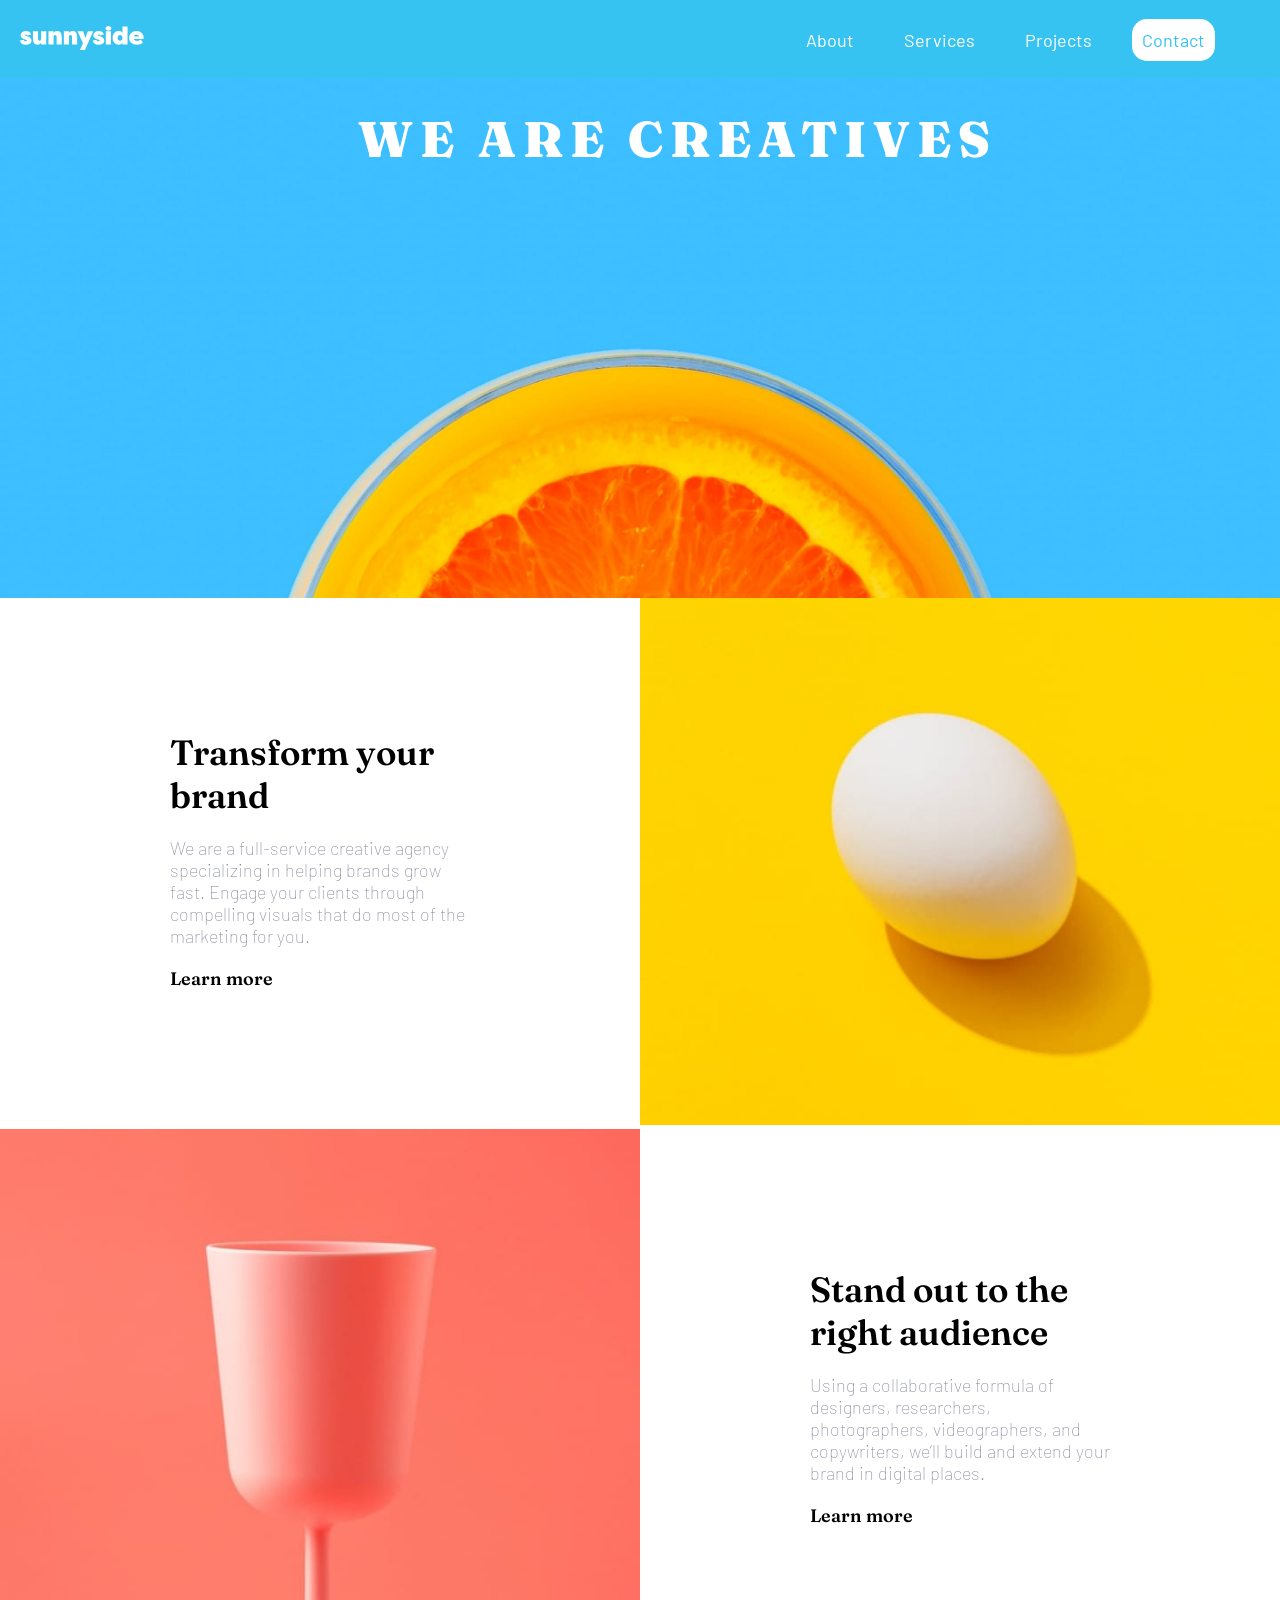
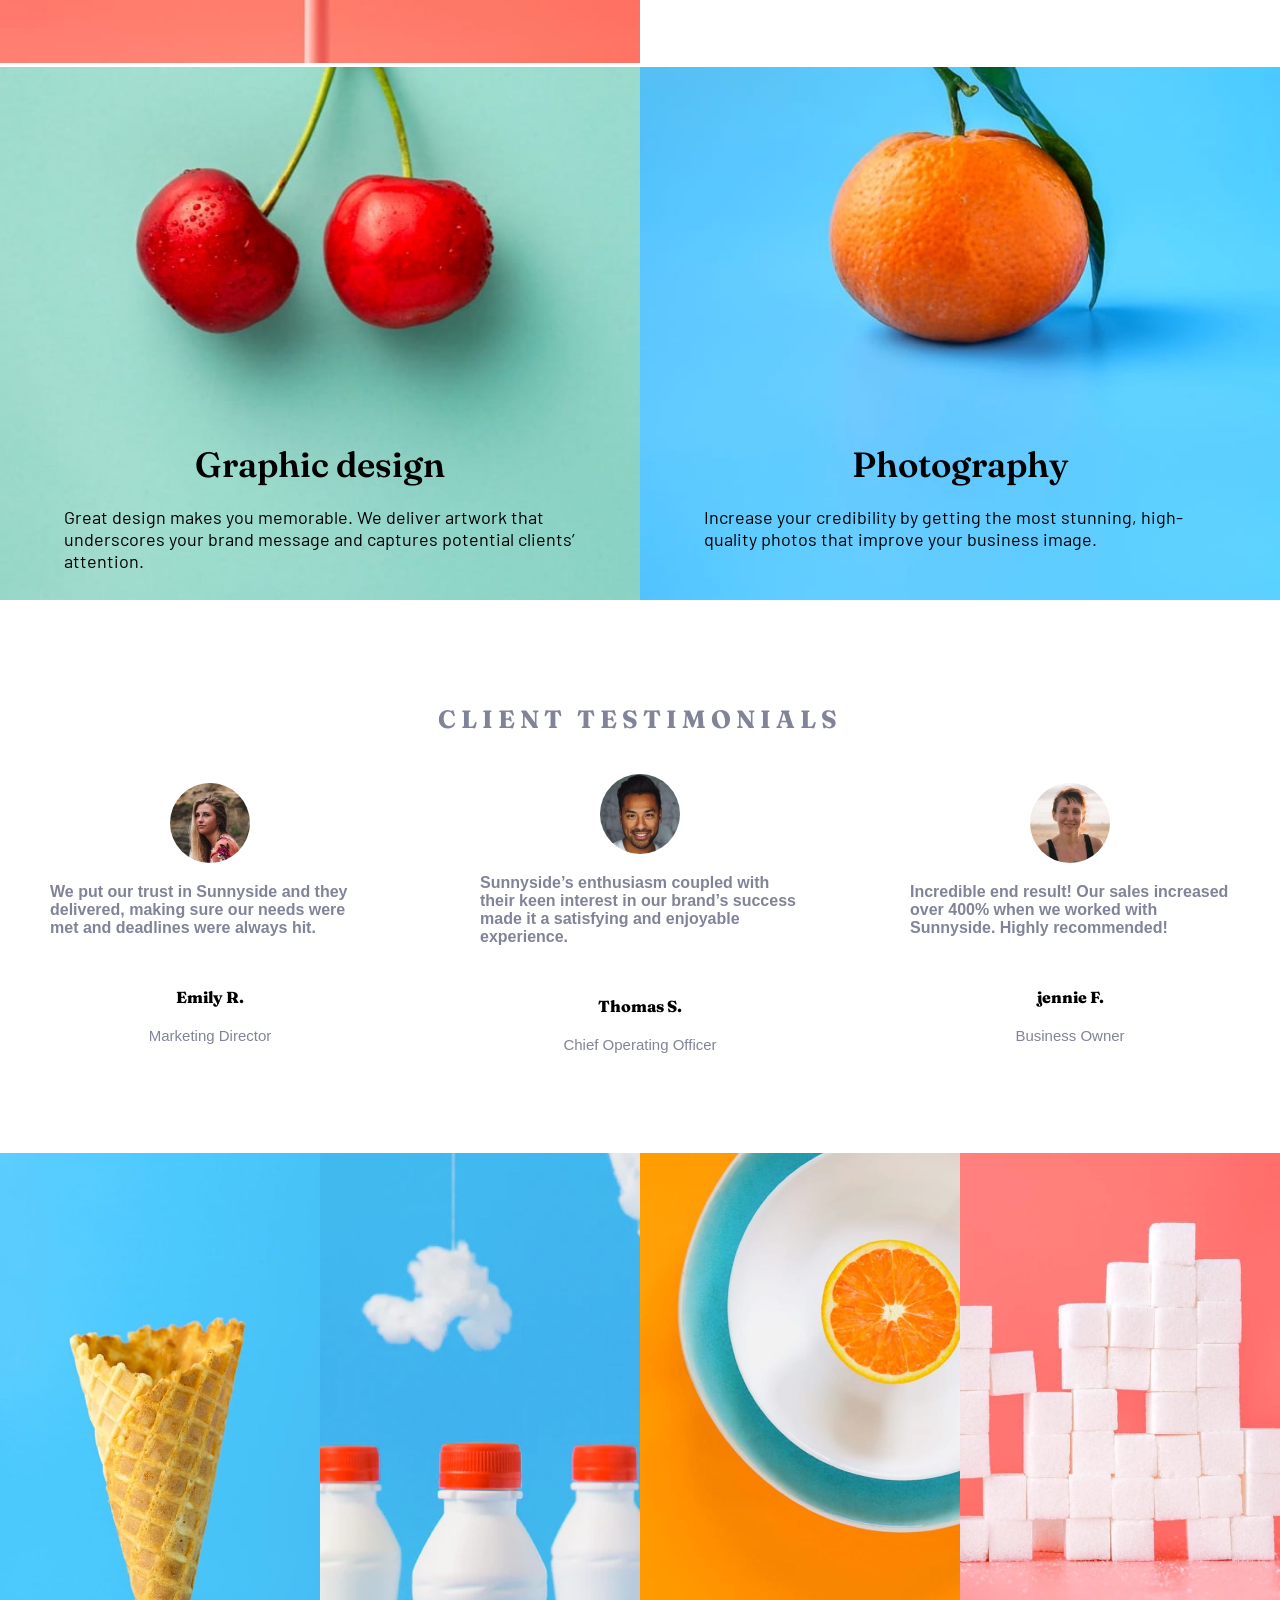
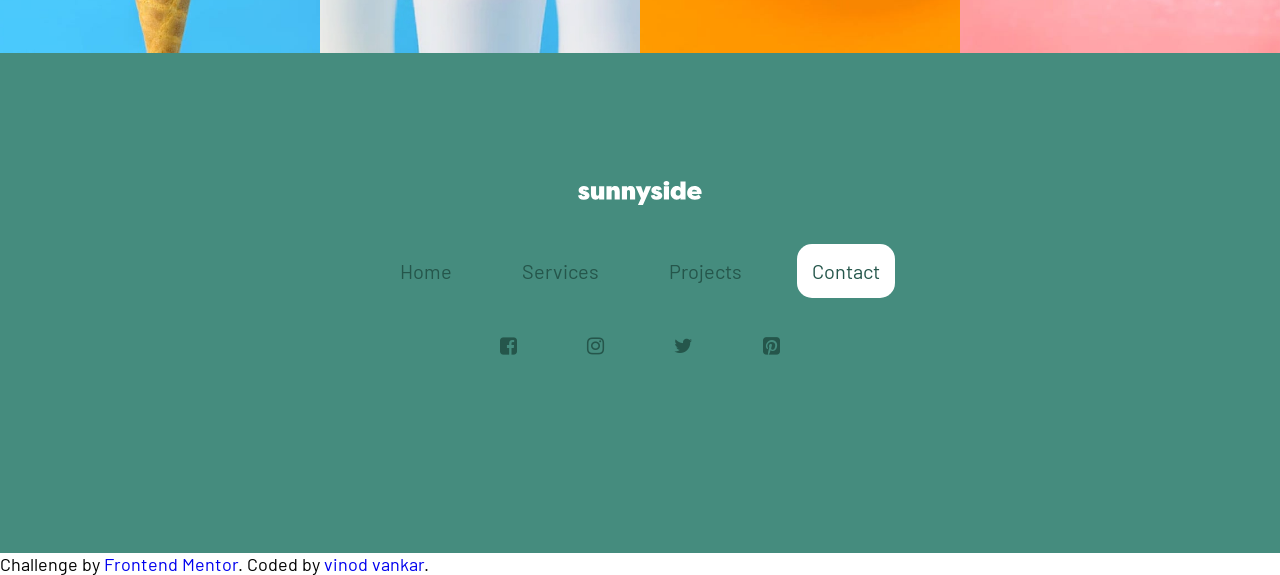
==== commit ca00b3e2: "fix the design issue in desktop site" ====
--- a/index.html
+++ b/index.html
@@ -25,11 +25,11 @@
       </nav>
       <div class="hamburger"><i class="fa fa-bars" aria-hidden="true"></i>
     </header>
-    <div class="main_heading">We are creatives</div>
     <div class="heading_arrow">
       <!-- <img src="./images/icon-arrow-down.svg" alt="" class="heading_arrow_img"> -->
     </div>
     <div class="heading_desktop_img">
+      <div class="main_heading">We are creatives</div>
       <img src="./images/desktop/image-header.jpg" alt="">
     </div>
   </seaction>
--- a/css/style.css
+++ b/css/style.css
@@ -24,9 +24,7 @@
 }
 body {
   font-size: 18px;
-  background-color: var(--blue);
   font-family: var(--barlow_font_family);
-  /* min-height: 100vh; */
 }
 /* global styles */
 ul {
@@ -36,7 +34,7 @@
   text-decoration: none;
 }
 img {
-  min-width: 100%;
+  max-width: 100%;
   height: auto;
 }
 section {
@@ -44,6 +42,7 @@
   margin: 0;
   overflow: hidden;
 }
+
 /* header */
 .header {
   display: flex;
@@ -51,6 +50,7 @@
   justify-content: space-between;
   min-height: 5rem;
   position: relative;
+  background-color: var(--blue);
 }
 .header .logo {
   margin-left: 20px;
@@ -63,9 +63,9 @@
   align-items: center;
   list-style: none;
 }
-section {
+/* section {
   height: 617px;
-}
+} */
 section > div {
   min-width: 50%;
 }
@@ -116,10 +116,11 @@
   height: 40px;
 }
 .heading_desktop_img {
-  width: 75%;
+  width: 100%;
   margin: 0 auto;
   position: relative;
-  margin-bottom: -4px;
+  margin-bottom: -10px;
+  margin-top: -2px;
 }
 .heading_desktop_img img {
   width: 100%;
@@ -131,7 +132,7 @@
 
 .second_section {
   display: flex;
-  align-items: center;
+  /* align-items: center; */
   justify-content: center;
 }
 .img_1_content {
@@ -141,10 +142,6 @@
   align-items: center;
   justify-content: center;
   flex-direction: column;
-  padding: 182px 0;
-}
-.img_1_content:nth-child(2) {
-  padding: 183px 0;
 }
 .img_1_content .heading {
   width: 300px;
@@ -176,11 +173,11 @@
   position: absolute;
   top: 70%;
   left: 5%;
-  width: 600px;
+  width: 40%;
 }
 .third_div_content_2 {
   position: absolute;
-  width: 600px;
+  width: 40%;
   left: 55%;
   top: 70%;
 }
@@ -255,7 +252,7 @@
 .footer_images img {
   display: block;
   object-fit: cover;
-  height: 100%;
+  height: 500px;
 }
 .footer {
   min-height: 500px;
@@ -303,7 +300,7 @@
   color: var(--white);
   cursor: pointer;
 }
-@media screen and (max-width: 768px) {
+@media screen and (max-width: 767px) {
   section {
     height: unset;
   }
@@ -319,8 +316,8 @@
     top: 20px;
     background-color: var(--white);
   }
-  .heading_desktop_img {
-    background-image: url("../images/mobile/image-header.jpg");
+  .main_heading {
+    font-size: 35px;
   }
   .second_section {
     flex-direction: column-reverse;
@@ -331,7 +328,6 @@
   }
   .second_section .img_1_div {
     z-index: 1;
-    background-image: url("../images/mobile/image-transform.jpg");
     background-size: cover;
     width: 100%;
   }
@@ -339,7 +335,6 @@
     flex-direction: column;
   }
   .section_3 .img_1_div {
-    background-image: url("../images/mobile/image-stand-out.jpg");
     background-size: cover;
     width: 100%;
   }
@@ -355,7 +350,7 @@
   }
   .sec_3 .img_2_div img {
     background-size: cover;
-    max-width: 767px;
+    max-width: 100%;
   }
   .testimonials_container {
     grid-template-columns: 1fr;
@@ -371,13 +366,13 @@
   .navlinks {
     position: absolute;
     background-color: white;
-    width: 500px;
+    width: 300px;
     height: 350px;
     justify-content: center;
     align-items: center;
     top: 40px;
     left: 50%;
-    transform: translateX(-200%);
+    transform: translateX(-250%);
     z-index: 1000;
     border-radius: 5px;
     margin-top: 60px;
@@ -408,4 +403,13 @@
     border-radius: 15px;
     padding: 10px 10px;
   }
-}
+  .footer_navlinks {
+    flex-direction: column;
+  }
+  .footer_navlinks .footer_navlink {
+    margin: 10px 0;
+  }
+  .footer_social_link a {
+    padding: 0;
+  }
+}
